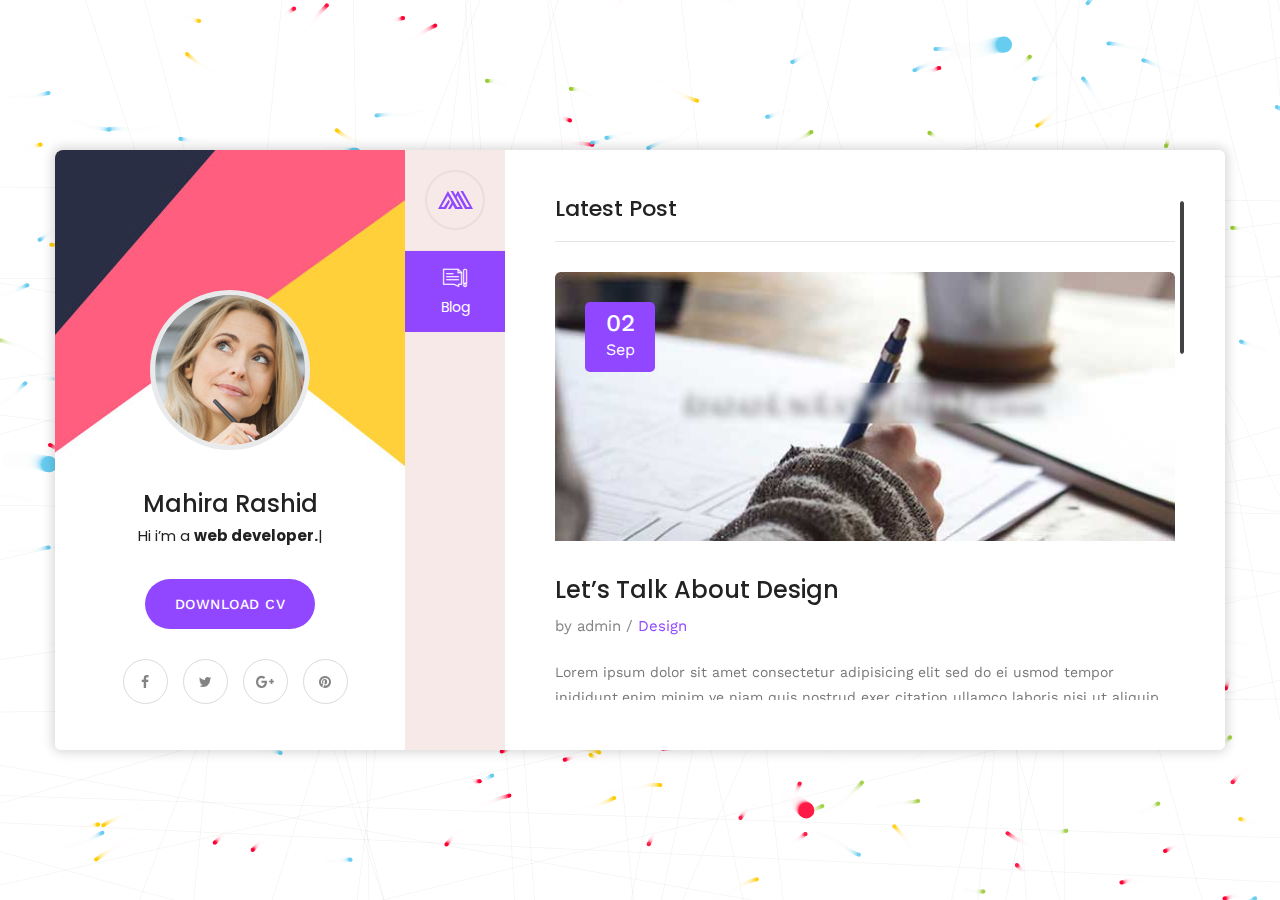
==== blog-single.html @ 4ca4e746 "Add files via upload" ====
﻿<!DOCTYPE html>
<html lang="en">
<head>
<meta charset="utf-8">
<title>Mahira | VCard | CV HTML Template</title>
<!-- Stylesheets -->
<link href="css/bootstrap.css" rel="stylesheet">
<link href="css/style.css" rel="stylesheet">
<link href="css/responsive.css" rel="stylesheet">

<!--Favicon-->
<link rel="shortcut icon" href="images/favicon.png" type="image/x-icon">
<link rel="icon" href="images/favicon.png" type="image/x-icon">
<!-- Responsive -->
<meta http-equiv="X-UA-Compatible" content="IE=edge">
<meta name="viewport" content="width=device-width, initial-scale=1.0, maximum-scale=1.0, user-scalable=0">
<!--[if lt IE 9]><script src="js/html5shiv.js"></script><![endif]-->
<!--[if lt IE 9]><script src="js/respond.js"></script><![endif]-->
</head>

<body>

<div class="page-wrapper default-version">
 	
    <!-- Preloader -->
    <div class="preloader"></div>

    <div class="page-background">
        <div class="image-1"><img src="images/icons/shape/icon-1.png" class="now-in-view" alt=""></div>
        <div class="image-7"><img src="images/icons/shape/icon-7.png" class="now-in-view" alt=""></div>
        <canvas id="canvas"></canvas>
    </div>

    <!-- Mobile menu -->
    <div class="mobile-menu">
        <div class="container">
            <!--Nav Outer-->
            <div class="nav-outer clearfix">
                <div class="logo"><a href="index.html"><img src="images/logo.png" alt=""></a></div>
                <!-- Main Menu -->
                <nav class="main-menu">
                    <div class="navbar-header">
                        <!-- Toggle Button -->      
                        <button type="button" class="navbar-toggle" data-toggle="collapse" data-target=".navbar-collapse">
                            <span class="icon-bar"></span>
                            <span class="icon-bar"></span>
                            <span class="icon-bar"></span>
                        </button>
                    </div>
                    
                    <div class="navbar-collapse collapse scroll-nav clearfix">
                        <ul class="navigation clearfix">
                            
                            <li class="current"><a href="#home">Home</a></li>
                            <li><a href="#about">About</a></li>
                            <li><a href="#resume">Resume</a></li>
                            <li><a href="#services">Services</a></li>
                            <li><a href="#work">Works</a></li>
                            <li><a href="#blog">Blog</a></li>
                            <li><a href="#contact">Contact</a></li>

                         </ul>
                    </div>
                </nav>
                <!-- Main Menu End-->                        
            </div>
            <!--Nav Outer End-->            
        </div>
    </div>
 	
    <div class="card-outer">
        <div class="scroll-box">
            <div class="container" data-animation-in="fadeInLeft" data-animation-out="fadeOutLeft">
                <div class="card-wrapper">
                    <div class="author-info" style="background-image:url(images/background/3.jpg)">
                        <div class="image"><img src="images/resource/user.png" alt=""></div>
                        <div class="author">
                            <h3>Mahira Rashid</h3>
                            <div class="designation">
                                Hi i’m
                                <div class="typing-title">
                                    <p>a <strong>web developer.</strong></p>
                                    <p>a <strong>web Designer.</strong></p>
                                    <p>a <strong>photographer.</strong></p>
                                </div>
                                <span class="typed-title"></span>
                            </div>
                        </div>
                        <div class="link-btn">
                            <a href="#" class="theme-btn btn-style-one">Download CV</a>
                        </div>
                        <ul class="social-icon-two">
                            <li><a href="#"><span class="fa fa-facebook"></span></a></li>
                            <li><a href="#"><span class="fa fa-twitter"></span></a></li>
                            <li><a href="#"><span class="fa fa-google-plus"></span></a></li>
                            <li><a href="#"><span class="fa fa-pinterest"></span></a></li>
                        </ul>
                    </div>
                    <div class="card-inner-box offsetleft">
                        <header class="header">
                            <ul class="main-menu">
                                <li class="home"><a class="logo" href="index.html"><img src="images/logo.png" alt=""></a></li>
                                <li class="active"><a href="#blog"><i class="flaticon-blog"></i>Blog</a></li>
                            </ul>
                        </header>

                        <!-- card item -->
                        <div class="card-blog single-post card-item active" id="blog" style="background-image:url(images/background/2.jpg)">
                            <div class="card-inner">
                                <h4 class="title">Latest Post</h4>
                                <div class="news-block">
                                    <div class="inner-box">
                                        <div class="image">
                                            <img src="images/resource/blog-1.jpg" alt="">
                                        </div>
                                        <div class="date"><strong>02</strong> <br>Sep</div>
                                        <div class="lower-content">
                                            <h4>Let’s Talk About Design</h4>
                                            <div class="post-meta">by admin  /  <span>Design</span></div>
                                            <div class="text">
                                                <p>Lorem ipsum dolor sit amet consectetur adipisicing elit sed do ei usmod tempor inididunt.enim minim ve niam quis nostrud exer citation ullamco laboris nisi ut aliquip ex commodo conse inquat duis aute irure dolor.cepteur sint occaecat cupidatat non proident sunt culpa qui officia deserunt.</p>
                                                <p>Enim ipsam voluptatem quia voluptas sit aspernatur aut odit aut fugit sed quia consequuntur. magni dolores eos ratione voluptatem sequinesc. neque porro quisquam est qui dolorem ipsum quia dolor sit amet consectetur.</p>
                                            </div>
                                        </div>
                                    </div>
                                </div>
                                <!-- share box -->
                                <ul class="share-box">
                                    <li><strong>Tags:</strong></li>
                                    <li><a href="#">Idea,</a></li>
                                    <li><a href="#">Service,</a></li>
                                    <li><a href="#">Growth</a></li>
                                </ul>
                                <!-- Comments Area -->
                                <div class="comments-area">
                                    <div class="group-title"><h2>02 Comments</h2></div>
                                    
                                    <!--Comment Box-->
                                    <div class="comment-box">
                                        <div class="comment">
                                            <div class="author-thumb"><img src="images/resource/author-2.jpg" alt=""></div>
                                            <div class="comment-inner">
                                                <div class="comment-info clearfix"><strong>Neil Roberts</strong><div class="comment-time">26 Nov,2018 At 8:30am</div></div>
                                                <div class="text">Bring to the table win-win survival strategies to ensure proactive domination. At the end of the day, going forward</div>
                                                <a class="comment-reply" href="#"><span class="icon fa fa-mail-reply"></span> Reply</a>
                                            </div>
                                        </div>
                                    </div>
                                    
                                    <!--Comment Box-->
                                    <div class="comment-box">
                                        <div class="comment">
                                            <div class="author-thumb"><img src="images/resource/author-3.jpg" alt=""></div>
                                            <div class="comment-inner">
                                                <div class="comment-info clearfix"><strong>Edward Chapman</strong><div class="comment-time">26 Nov,2018 At 8:30am</div></div>
                                                <div class="text">Bring to the table win-win survival strategies to ensure proactive domination. At the end of the day, going forward</div>
                                                <a class="comment-reply" href="#"><span class="icon fa fa-mail-reply"></span> Reply</a>
                                            </div>
                                        </div>
                                    </div>
                                    
                                </div>
                                <!-- Contact Form -->
                                <div class="contact-form">
                                    <!--Comment Form-->
                                    <form method="post" action="sendemail.php" id="contact-form">
                                        <div class="row clearfix">
                                            
                                            <div class="col-md-6 form-group">
                                                <input type="text" name="username" placeholder="Name" required>
                                            </div>
                                            
                                            <div class="col-md-6 form-group">
                                                <input type="email" name="email" placeholder="Email" required>
                                            </div>

                                            <div class="col-lg-12 col-md-12 form-group">
                                                <textarea name="message" placeholder="Message"></textarea>
                                            </div>
                                            
                                            <div class="col-lg-12 col-md-12 form-group">
                                                <button class="theme-btn btn-style-two" type="submit" name="submit-form">Submit Now </button>
                                            </div>
                                            
                                        </div>
                                    </form>
                                        
                                </div>
                                <!--End Contact Form -->
                            </div>
                        </div>
                        <!-- end item -->

                    </div>
                </div>
                    
            </div>
        </div>
            
    </div>

</div>
<!--End pagewrapper-->


<script src="js/jquery.js"></script> 

<script src="js/bootstrap.min.js"></script>
<script src="js/jquery.mCustomScrollbar.concat.min.js"></script>
<script src="js/owl.js"></script>
<script src="js/wow.js"></script>
<script src="js/appear.js"></script>
<script src="js/jquery.fancybox.js"></script>
<script src="js/element-in-view.js"></script>
<script src="js/knob.js"></script>
<script src="js/validate.js"></script>
<script src="js/mousemoveparallax.js"></script>
<script src="js/pagenav.js"></script>
<script src="js/jquery-type.js"></script>
<script src="js/particle-alone.js"></script>
<script src="js/jquery.nicescroll.min.js"></script>
<script src="js/script.js"></script>

<!--Google Map APi Key-->
<script src="http://ditu.google.cn/maps/api/js?key=AIzaSyATY4Rxc8jNvDpsK8ZetC7JyN4PFVYGCGM"></script>
<script src="js/gmaps.js"></script>
<script src="js/map-script.js"></script>
<!--End Google Map APi-->

</body>
</html>
---- css/style.css ----
/* Mahira HTML Template*/

/************ TABLE OF CONTENTS ***************
1. Fonts
2. Reset
3. Global
4. Header
5. About
6. Resume
7. Services
8. Works
9. Blog
10. Contact
**********************************************/

/*** 

====================================================================
	Fonts
====================================================================

 ***/

@import url('https://fonts.googleapis.com/css?family=Poppins:400,500,600,700,800|Work+Sans:400,500,700');

/*font-family: 'Poppins', sans-serif;
font-family: 'Work Sans', sans-serif;*/

@import url('font-awesome.css');
@import url('flaticon.css');
@import url('animate.css');
@import url('owl.css');
@import url('jquery-ui.css');
@import url('jquery.fancybox.min.css');
@import url('jquery.mCustomScrollbar.min.css');
@import url('custom-animate.css');
@import url('multi-scroll.css');

/*** 

====================================================================
	Reset
====================================================================

 ***/

* {
	margin:0px;
	padding:0px;
	border:none;
	outline:none;
}

/*** 

====================================================================
	Global Settings
====================================================================

 ***/

body {
	font-size:15px;
	color:#777777;
	line-height:1.7em;
	font-weight:400;
	background:#ffffff;
	-webkit-font-smoothing: antialiased;
	-moz-font-smoothing: antialiased;
	font-family: 'Work Sans', sans-serif;
}

a{
	text-decoration:none;
	cursor:pointer;
	color:#fc6183;
}

a:hover,a:focus,a:visited{
	text-decoration:none;
	outline:none;
}

h1,h2,h3,h4,h5,h6 {
	position:relative;
	font-weight:normal;
	background:none;
	margin:0px;
	line-height:1.6em;
	font-family: 'Poppins', sans-serif;
}

textarea{
	overflow:hidden;
}

p{
	font-size: 14px;
	position:relative;
	line-height:1.8em;	
	margin-bottom: 0;
	color: #777777;
}

::-webkit-input-placeholder{color: inherit;}
::-moz-input-placeholder{color: inherit;}
::-ms-input-placeholder{color: inherit;}

.auto-container{
	position:static;
	max-width:1200px;
	padding:0px 15px;
	margin:0 auto;
}

.medium-container{
	max-width:850px;
}

.page-wrapper{
	position:relative;
	margin:0 auto;
	width:100%;
	min-width:300px;
	background-position: center;
	background-repeat: repeat;
}

.page-wrapper.bg-lines{
	background-image: url(../images/icons/line.png);
}


ul,li{
	list-style:none;
	padding:0px;
	margin:0px;	
}

.centered{
	text-align:center;	
}

.theme-btn{
	display:inline-block;
	letter-spacing: .5px;
	transition:all 0.3s ease;
	-moz-transition:all 0.3s ease;
	-webkit-transition:all 0.3s ease;
	-ms-transition:all 0.3s ease;
	-o-transition:all 0.3s ease;
}

/*Btn Style One*/
.btn-style-one{
	position:relative;
	font-size:14px;
	line-height:22px;
	text-align: center;
	padding:14px 30px;
	color:#ffffff;
	font-weight:500;
	text-transform: uppercase;
	letter-spacing:.5px;
	-webkit-border-radius: 40px;
	-moz-border-radius: 40px;
	-ms-border-radius: 40px;
	-o-border-radius: 40px;
	border-radius: 40px;
	background: #9147ff;
}

.btn-style-one:hover{
	color: #fff;
	background: #222;
}

/*Btn Style two*/
.btn-style-two{
	position:relative;
	font-size:14px;
	line-height:22px;
	text-align: center;
	padding: 13px 30px;
	color:#222;
	font-weight:500;
	text-transform: uppercase;
	letter-spacing:.5px;
	-webkit-border-radius: 40px;
	-moz-border-radius: 40px;
	-ms-border-radius: 40px;
	-o-border-radius: 40px;
	border-radius: 40px;
	background: transparent;
	border: 1px solid #d9d9d9;
}

.btn-style-two:hover{
	color: #ffffff;
	background: #9147ff;
	border-color: #9147ff;
}


/*Social Icon One*/

.social-icon-one{
	position:relative;
}

.social-icon-one li{
	position:relative;
	margin-left:10px;
	display:inline-block;
}

.social-icon-one li a{
	font-size:14px;
	color:#111111;
}

.social-icon-one li a:hover{
	color:#1d1d1d;
}

/*Social Icon two*/

.social-icon-two{
	position:relative;
}

.social-icon-two li{
	position:relative;
	margin-left:10px;
	display:inline-block;
}

.social-icon-two li a{
	font-size:14px;
	color: #848484;
	height:  45px;
	width:  45px;
	text-align:  center;
	line-height:  45px;
	border: 1px solid #dbdbdb;
	display:  inline-block;
	border-radius: 50%;
	transition: .5s ease;
}

.social-icon-two li a:hover{
	color:#fff;
	background-color: #9147ff;
}

.theme_color{
	color:#fc6183;	
}

.preloader{
	position:fixed;
	left:0px;
	top:0px;
	width:100%;
	height:100%;
	z-index:999999;
	background-color:#ffffff;
	background-position:center center;
	background-repeat:no-repeat;
	background-image:url(../images/icons/preloader.svg);
}

img{
	display:inline-block;
	max-width:100%;
	height:auto;	
}

/* page background */
.page-background {
	position: fixed;
    overflow: hidden;
    top: 0;
    left: 0;
    width: 100%;
    height: 100%;
	background-image: -moz-linear-gradient( 110deg, rgb(145,71,255) 0%, rgb(121,39,245) 100%);
    background-image: -webkit-linear-gradient( 110deg, rgb(145,71,255) 0%, rgb(121,39,245) 100%);
    background-image: -ms-linear-gradient( 110deg, rgb(145,71,255) 0%, rgb(121,39,245) 100%);
}

.page-background .image-1 {
	position: absolute;
	left: 0;
	top: 0;
}

.page-background .image-7 {
	position: absolute;
	right: 0;
	bottom: 0px;
}

/* parallax container */

.parallax-container {
    position: absolute;
    left: 0;
    top: 0;
    width: 100%;
    height: 100%;
}

.parallax-container .image-2 {
	position: absolute;
	left: 120px;
	top: 50%;
}

.parallax-container .image-3 {
	position: absolute;
	left: 50%;
	top: 90px;
}

.parallax-container .image-4 {
	position: absolute;
	right: 30%;
	top: 5px;
}

.parallax-container .image-5 {
	position: absolute;
	right: 150px;
	bottom: 50%;
}

.parallax-container .image-6 {
	position: absolute;
	left: 30%;
	bottom: 50px;
}


.card-outer {
    position: fixed;
    display: flex;
    flex-direction: row;
    flex-wrap: wrap;
    justify-content:  center;
    align-items:  center;
    height:  100%;
    width:  100%;
    top:  0;
    left:  0;
}

.card-outer .container {
	position: relative;
}


/*** 

====================================================================
	Header
====================================================================

 ***/

.header {
	position: absolute;
	left: 0;
	top: 0;
	bottom: 0;
	background-color: #f8e9e9;
	border-radius: 5px;
	transition: .5s ease;
	z-index: 99;
	overflow: hidden;
}

.card-outer .card-inner-box.offsetleft .header {
	border-radius: 0px;
}

.header ul {
	text-align: center;
}

.header ul li {
	position: relative;
	min-width: 100px;
	border-bottom: 1px solid #f0e2e2;
}

.header ul li:last-child {
	border-bottom: 0px;
}

.header ul li a.logo {
    border: 2px solid #ebdddd;
    border-radius: 50%;
    height: 60px;
    width: 60px;
    padding: 0 0;
    line-height: 54px;
    margin: 20px auto;
}

.header ul li.active a.logo {
	background-color: transparent;
}

.header ul li a {
	position: relative;
	color: #212121;
	padding: 15px 21px 12px;

	display:  block;
	font-size:  14px;
	font-family:  'Poppins', sans-serif;
	background: #f8e9e9;
	z-index: 99;
}

.header ul li:before {
	position: absolute;
	content: '';
	background-color: #9147ff;
	height: 50px;
	width: 50px;
	right: 10px;
	top: 15px;
	transform: rotate(45deg);
	transition:  .5s ease;
}

.header ul li.active:before {
	right: 0;
	z-index: 99;
}

.header ul li.home:before {
	display: none;
}

.header ul li a i {
	display:  block;
	color: #838383;
	font-size: 24px;
	margin-bottom: 3px;
}

.header ul li.active a {
    background: #9147ff;
    color: #fff;
}

.header ul li.active a i {
    color: #fff;
}

/* Mobile menu */

.mobile-menu {
    background: #fff;
    position: fixed;
    top: 0;
    left: 0;
    width: 100%;
    z-index: 9999;
    display: none;
    box-shadow: 0 0 40px rgba(0, 0, 0, 0.1);
}

.mobile-menu .nav-outer {
	position: relative;
}

.mobile-menu .logo {
    position: absolute;
    left: 0;
    top: 0;
    z-index: 99;
    border-right: 1px solid #ececec;
    padding: 13px 0;
    padding-right: 24px;
}

/*** 

====================================================================
	Card item
====================================================================

 ***/

.card-outer .card-wrapper {
	background-color: #fff;
	border-radius: 7px;
	overflow: hidden;
}

.card-outer .card-inner-box {
	position: relative;
	min-height: 600px;
	background-image: -moz-linear-gradient( 110deg, rgb(145,71,255) 0%, rgb(121,39,245) 100%);
	background-image: -webkit-linear-gradient( 110deg, rgb(145,71,255) 0%, rgb(121,39,245) 100%);
	background-image: -ms-linear-gradient( 110deg, rgb(145,71,255) 0%, rgb(121,39,245) 100%);
	transition: 1s ease;
}

.card-outer .card-inner-box.offsetleft {
	transition: .5s ease;
	transform: translate(350px);
}

.card-item {
    position: absolute;
    border-radius: 6px;
    border-top-left-radius: 0px;
    border-bottom-left-radius: 0px;
    top: 0;
    left: 100px;
    right: 0;
    bottom: 0;
    opacity: 0;
    visibility: hidden;
    z-index: 8;
    max-width: 720px;
}

.card-inner-box.active .card-item {
	border-top-left-radius: 0px;
	border-bottom-left-radius: 0px;
    background-repeat: no-repeat;
    background-position: right center;
}

.card-item .card-inner {
	height: 100%;
	transition: .5s ease;
}

.card-inner-box .card-home {
	text-align: center;
	left: 120px;
	background-position: center;
	background-repeat: no-repeat;
	background-size: cover;
	border-radius: 6px;
	max-width: 1050px;
	padding-top: 80px;
}

.card-item.active {
	opacity: 1;
	visibility: visible;
	z-index: 10;
	transition: visibility 1s linear, opacity 0.5s linear;
}

.card-item.hide-item {
	opacity: 0;
	visibility: hidden;
	z-index: 9;
}

.card-home .image {
	width: 160px;
	height: 160px;
	margin: 0 auto;
	margin-bottom: 25px;
	background: #fff;
	border-radius: 50%;
}

.card-home .image img {
	border: 5px solid rgba(31, 53, 67, 0.10);
	border-radius: 50%;
}

.card-home .author h3 {
	font-weight: 500;
	color: #222;
}

.card-home .author .designation {
	font-family: 'Poppins', sans-serif;
	font-size: 15px;
	margin-bottom: 25px;
	color: #222;
}

.card-home .text {
	font-size: 18px;
	max-width: 600px;
	margin: 0 auto;
	margin-bottom: 25px;
	color: #222;
}

.card-home .link-btn {
	margin-bottom: 20px;
}

.card-home .theme-btn {
	margin: 7px 10px;
	min-width: 180px;
}

/* author info */
.author-info {
	position: absolute;
	left: 0px;
	top: 0;
	bottom: 0;
	text-align: center;
	padding: 50px 15px;
	padding-top: 140px;
	min-width: 350px;
	border-bottom-left-radius: 6px;
	border-top-left-radius: 8px;
	background-repeat: no-repeat;
	background-position: center;
}

.author-info .image {
	width: 160px;
	height: 160px;
	border-radius: 50%;
	margin: 0 auto;
	margin-bottom: 35px;
	background: #fff;
}

.author-info .image img {
	border: 5px solid rgba(31, 53, 67, 0.10);
	border-radius: 50%;
}

.author-info .author h3 {
	font-weight: 500;
	color: #222;
}

.author-info .author .designation {
	font-family: 'Poppins', sans-serif;
	font-size: 15px;
	margin-bottom: 30px;
	color: #222;
}

.author-info .text {
	font-size: 18px;
	max-width: 600px;
	margin: 0 auto;
	margin-bottom: 30px;
	color: #222;
}

.author-info .link-btn {
	margin-bottom: 30px;
}

.author-info .theme-btn {
	margin: 0 10px;
}

/*** 

====================================================================
	About Us	
====================================================================

***/

.card-about {
	padding: 50px 50px;
}

.card-about .title {
	font-size: 22px;
	font-weight: 500;
	color: #222;
	margin-bottom: 20px;
}

.card-about .text {
	position: relative;
	margin-bottom: 20px;
}

.card-about .info-list {
	margin-bottom: 28px;
	padding-bottom: 20px;
	border-bottom: 1px solid #e5e5e5;
}

.card-about .list-style-one {
	position: relative;
}

.card-about .list-style-one li {
	position: relative;
	color: #848484;
	margin-bottom: 10px;
}

.card-about .list-style-one li strong {
	color: #222;
}

.skill-section .row{
	margin: 0 -60px;
}

.skill-section .skill-block{
	padding: 0 60px;
}

.skill-block{
	position: relative;
	margin-bottom: 30px;
	text-align:  left;
}

.skill-block .inner-box{
	position: relative;
	display:  inline-block;
}

.skill-block .graph-outer{
	position: relative;
	left: 0;
	top: 0;
	text-align: center;
	display: inline-block;
}

.skill-block .graph-outer .count-box{
    position: absolute;
    left: 0;
    top: 50%;
    width: 100%;
    font-size: 20px;
    color: #222222;
    font-weight: 300;
    line-height: 40px;
    margin-top: -20px;
}

.skill-block h3{
	position: relative;
	font-size: 15px;
	line-height: 1.2em;
	color: #222222;
	font-weight: 400;
	text-align:  center;
	font-family:  'Work Sans', sans-serif;
	margin-top: 5px;
}

.skill-block .sub-title{
	display: block;
	font-size: 12px;
	line-height: 18px;
	color: #00aeef;
	font-weight: 400;
	margin-top: 3px;
}

.skill-block .text{
	position: relative;	
	font-size: 18px;
	line-height: 28px;
	color: #555555;
	font-weight: 300;
	margin-top: 15px;
}


/*** 

====================================================================
	Resume Section
====================================================================

***/

.card-resume{
	padding: 50px 50px;
}

.card-resume .title {
    font-size: 22px;
    font-weight: 500;
    color: #222;
    margin-bottom: 15px;
    padding-bottom: 10px;
    border-bottom: 1px solid #e5e5e5;
    margin-top: -9px;
}

.card-resume .timeline-column{
	position:relative;
	margin-bottom: 40px;
}

.card-resume .timeline-column .inner{
	position:relative;
	padding-left: 13px;
	padding-bottom:2px;
}

.card-resume .timeline-column .inner:before{
	content:'';
	position:absolute;
	left: 12px;
	top: 60px;
	border-left:1px solid #d0d0d0;
	bottom: 0;
}

.card-resume .timeline-column .col-header{
	position:relative;
	padding-left: 22px;
	margin-bottom: 5px;
}

.card-resume .timeline-column .col-header h2{
	position:relative;
	font-size: 18px;
	color: #222;
	font-weight: 500;
	text-transform:capitalize;
	line-height:42px;
}

.dark-layout .card-resume .timeline-column .col-header h2{
	color:#ffffff;
}

.card-resume .timeline-column .col-header .icon-box{
	position:absolute;
	left: -26px;
	top: -4px;
}

.card-resume .timeline-column .col-header .icon-box .icon-inner{
	position:relative;
	width:52px;
	height:52px;	
}

.dark-layout .card-resume .timeline-column .col-header .icon-box .icon{
	color:#1e1e1e;	
}


.card-resume .timeline-column .col-header .icon-box .icon{
	position:relative;
	display:block;
	width:52px;
	height:52px;
	text-align:center;
	color:#9147ff;
	font-size:24px;
	line-height:52px;
	z-index:1;
}

.card-resume .timeline-column .timeline-block{
	position:relative;
	margin-bottom: 28px;
}

.card-resume .timeline-column .timeline-block:last-child{
	margin-bottom:0px;	
}

.card-resume .timeline-column .timeline-block .inner-box{
	position:relative;
	padding-left:30px;
}

.card-resume .timeline-column .timeline-block .date{
	position:relative;
	display:inline-block;
	margin-bottom: 9px;
	line-height:24px;
	font-size:14px;
	color:#222;
	font-weight:400;
	font-family: 'Poppins', sans-serif;
}

.card-resume .timeline-column .timeline-block .date span {
	color: #9147ff;
}

.card-resume .timeline-column .timeline-block h4{
	position: relative;
	font-size:16px;
	color:#333333;
	font-weight: 500;
	margin-bottom: 5px;
}

.card-resume .timeline-column .timeline-block h4:before{
	content:'';
	position:absolute;
	left: -37px;
	top:4px;
	width: 13px;
	height: 13px;
	border: 2px solid #9147ff;
	border-radius:50%;
	background:  #fff;
}

.card-resume .timeline-column .timeline-block .text{
	font-size:14px;
}

/*** 

====================================================================
	Services Section
====================================================================

***/

.card-services{
	padding: 50px 50px;
}

.card-services .title {
    font-size: 22px;
    font-weight: 500;
    color: #222;
    margin-bottom: 15px;
    padding-bottom: 20px;
    border-bottom: 1px solid #e5e5e5;
    margin-top: -9px;
}

.services-block {
	position: relative;
}

.services-block .inner-box {
	position: relative;
	padding-left: 95px;
	margin-top: 40px;
	min-height: 100px;
}

.services-block .icon-box {
	position: absolute;
	left: 0;
	top: 0;
	color: #9147ff;
	height: 75px;
	width: 75px;
	text-align: center;
	line-height: 73px;
	border: 1px solid #e5e5e5;
	font-size: 34px;
	border-radius: 50%;
	transition: .5s ease;
}

.services-block .icon-box span {
	position: relative;
}

.services-block:hover .icon-box {
	border-color: #9147ff;
	color: #fff;
}

.services-block .icon-box:before {
	position: absolute;
	content: '';
	background-color: #9147ff;
	left: 0;
	top: 0;
	bottom: 0;
	right: 0;
	border-radius: 50%;
	transform: scale(0);
	transition: .5s ease;
}

.services-block:hover .icon-box:before {
	transform: scale(1);
}

.services-block h4 {
	position: relative;
	font-size: 18px;
	margin-bottom: 10px;
}

.services-block h4 a {
	color: #222;
}

.services-block .text {
	margin-bottom: 10px;
}


/*** 

====================================================================
	Projects Section
====================================================================

***/

.card-projects {
	padding: 50px 50px;
}

.card-projects .title {
    font-size: 22px;
    font-weight: 500;
    color: #222;
    margin-bottom: 30px;
    padding-bottom: 15px;
    border-bottom: 1px solid #e5e5e5;
    margin-top: -9px;
}

.projects-block {
    position: relative;
    margin-bottom: 30px;
}

.projects-block .inner-box {
    position: relative;
}

.projects-block .image img {
    width: 100%;
    transition: .5s ease;
}

.projects-block:hover .image img {
	transform: scale(1.15);
}

.projects-block .image::before {
    background: rgba(145, 71, 255, 0.90);
    bottom: 0px;
    content: "";
    left: 0px;
    opacity: 0;
    position: absolute;
    right: 0px;
    top: 0px;
    z-index: 9;
    transition: all 0.4s ease-in-out 0s;
}

.projects-block:hover .image::before {
    opacity: 1;
}

.projects-block .image {
    position: relative;
    border-radius:  5px;
    overflow:  hidden;
}

.projects-block .overlay a {
    background: rgba(255, 255, 255, 1) none repeat scroll 0 0;
    border-radius: 50%;
    color: #9147ff;
    font-size: 20px;
    height: 60px;
    line-height: 60px;
    opacity: 0;
    position: absolute;
    text-align: center;
    transform: translateX(-50%) translateY(-50%) scale(0.6);
    transition: all 0.4s ease 0s;
    width: 60px;
}

.projects-block .overlay a:hover {
    background: rgba(255, 255, 255, .8) none repeat scroll 0 0;
    color: #000;
}

.projects-block:hover .overlay a {
    opacity: 1;
    transform: translateX(-50%) translateY(-50%) scale(1);
}

.projects-block .overlay {
    left: 0;
    opacity: 0;
    position: absolute;
    right: 0;
    text-align: center;
    top: 50%;
    transform: translateY(-50%);
    transition: all 0.5s ease 0s;
    z-index: 10;
}

.projects-block:hover .overlay {
    opacity: 1;
}

.projects-block .caption-title {
    bottom: 20px;
    left: 20px;
    opacity: 0;
    position: absolute;
    transition: all 0.3s ease-in-out 0s;
    z-index: 12;
}

.projects-block:hover .caption-title {
    opacity: 1;
}

.projects-block .caption-title h3 {
    color: #fff;
    font-size: 20px;
    font-weight: 500;
    text-transform: capitalize;
    transform: translateY(15px);
    transition: all 0.4s ease-in-out 0s;
}

.projects-block .caption-title h3 a {
    color: #fff;
}

.projects-block:hover .caption-title h3,
.projects-block:hover .caption-title span {
    transform: translateX(0px);
}

.projects-block .caption-title span {
    color: #fff;
    display: inline-block;
    font-size: 15px;
    line-height: 16px;
    transform: translateY(15px);
    transition: all 0.4s ease-in-out 0s;
    text-transform: capitalize;
}

.projects-block .caption-title-two {
    padding-top: 15px;
    padding-left:  20px;
    padding-bottom:  20px;
    box-shadow: 0 0 20px 1px #0000001f;
}

.projects-block .caption-title-two h3 a {
    color: #222;
    font-size: 20px;
    font-weight: 500;
    text-transform: capitalize;
}

.projects-block .caption-title-two span {
    font-size: 15px;
    line-height: 16px;
    font-weight: 500;
    text-transform: capitalize;
}

/*** 

====================================================================
	Blog Section
====================================================================

***/

.card-blog {
	padding: 50px 50px;
}

.card-blog .title {
    font-size: 22px;
    font-weight: 500;
    color: #222;
    margin-bottom: 30px;
    padding-bottom: 15px;
    border-bottom: 1px solid #e5e5e5;
    margin-top: -9px;
}

.news-block {
	position: relative;
	margin-bottom: 26px;
}

.news-block .image {
	position: relative;
}

.news-block .image img {
	border-top-left-radius: 5px;
	border-top-right-radius: 5px;
	width: 100%;
}


.news-block .image:before {
    background: rgba(0, 0, 0, 0.75);
    content: "";
    opacity: 0;
    position: absolute;
    top: 0px;
    left: 0px;
    width: 100%;
    height: 0%;
    transition: all 0.4s ease-in-out 0s;
}

.single-post .news-block .image:before {
	display: none;
}

.news-block:hover .image::before {
    opacity: 1;
    height: 100%;
}


.news-block .overlay a {
    background: rgba(255, 255, 255, 1) none repeat scroll 0 0;
    border-radius: 50%;
    color: #9147ff;
    font-size: 20px;
    height: 60px;
    line-height: 60px;
    opacity: 0;
    position: absolute;
    text-align: center;
    transform: translateX(-50%) translateY(-50%) scale(0.6);
    transition: all 0.4s ease 0s;
    width: 60px;
}

.news-block .overlay a:hover {
    background: rgba(255, 255, 255, .8) none repeat scroll 0 0;
    color: #000;
}

.news-block:hover .overlay a {
    opacity: 1;
    transform: translateX(-50%) translateY(-50%) scale(1);
}

.news-block .overlay {
    left: 0;
    opacity: 0;
    position: absolute;
    right: 0;
    text-align: center;
    top: 50%;
    transform: translateY(-50%);
    transition: all 0.5s ease 0s;
    z-index: 10;
}

.news-block:hover .overlay {
    opacity: 1;
}

.news-block .date {
	position: absolute;
	left: 30px;
	top: 30px;
	height: 70px;
	width: 70px;
    line-height: 24px;
    padding: 9px 0;
	text-align: center;
	border-radius: 5px;
	background-color: #9147ff;
	font-size: 16px;
	color: #fff;
}

.news-block .date strong {
	font-size: 24px;
	font-weight: 500;
}

.news-block .lower-content {
	padding: 30px;
	border: 1px solid #e5e5e5;
	border-top: 0px;
	border-bottom-left-radius: 5px;
	border-bottom-right-radius: 5px;
}

.news-block .lower-content h4 {
	font-size: 18px;
	color: #222;
	margin-bottom: 5px;
	font-weight: 500;
}

.news-block .lower-content h4 a {
	color: #222;
}

.news-block .lower-content .post-meta {
	color: #848484;
}

.news-block .lower-content .post-meta span {
	color: #9147ff;
}

/* single post */

.single-post .news-block .lower-content {
	padding: 0px;
	padding-top: 30px;
	border: 0px;
}

.single-post .news-block .lower-content h4 {
	font-size: 24px;
}

.single-post .news-block .lower-content .post-meta {
	margin-bottom: 20px;
}

.single-post .news-block .lower-content p {
	margin-bottom: 30px;
}

.single-post .news-block .lower-content p:last-child {
	margin-bottom: 0px;
}

/* share box */
.share-box {
	position: relative;
}

.share-box li {
	display: inline-block;
	color: #222;
	font-size: 16px;
}

.share-box li a {
	color: #222;
}

.share-box li span {
	color: #9147ff;
}

/* Comments Area */

.single-post .comments-area{
	position:relative;
	margin-top: 30px;
	margin-bottom: 30px;
	padding-top: 30px;
	border-top:  1px solid #ebebeb;
}

.single-post .group-title{
	position:relative;
	margin-bottom:38px;
}

.single-post .group-title h2{
	position:relative;
	font-size:25px;
	color:#111111;
	font-weight:500;
	padding-bottom:0px;
}

.single-post .comments-area .comment-box{
	position:relative;
	padding:0px 0px 0px;
	margin-bottom:45px;
	-webkit-transition:all 300ms ease;
	-ms-transition:all 300ms ease;
	-o-transition:all 300ms ease;
	-moz-transition:all 300ms ease;
	transition:all 300ms ease;
}

.single-post .comments-area .comment-box.reply-comment{
	margin-left:100px;
}

.single-post .comments-area .comment-box:last-child .comment .comment-inner{
	margin-bottom:0px;
	padding-bottom:0px;
	border:0px;
}

.single-post .comments-area .comment-box:hover{
	border-color:#222222;	
}

.single-post .comments-area .comment{
	position:relative;
	font-size:14px;
	padding:0px 0px 40px 110px;
	border-bottom:1px solid #ebebeb;
}

.single-post .comments-area .comment .comment-inner{
	position:relative;
}

.single-post .comments-area .comment .comment-reply{
	position:relative;
	color:#111111;
	font-size:15px;
	font-weight:500;
	text-transform:capitalize;
	-webkit-transition:all 300ms ease;
	-ms-transition:all 300ms ease;
	-o-transition:all 300ms ease;
	-moz-transition:all 300ms ease;
	transition:all 300ms ease;
}

.single-post .comments-area .comment .comment-reply .icon{
	font-size:13px;
	margin-right:8px;
}

.single-post .comments-area .comment-box .author-thumb{
	position:absolute;
	left:0px;
	top:0px;
	width:86px;
	overflow:hidden;
	margin-bottom:20px;
}

.single-post .comments-area .comment-box .author-thumb img{
	display:block;
	border-radius:  50%;
}

.single-post .comments-area .comment-info{
	color:#3e5773;
	line-height:24px;
	font-size:13px;	
}

.single-post .comments-area .comment-box strong{
	font-size:20px;
	font-weight:500;
	color:#111111;
	line-height:16px;
	text-transform:capitalize;
}

.single-post .comments-area .comment-box .text{
	color:#777777;
	font-size:14px;
    margin-top:10px;
	margin-bottom:20px;
    line-height: 1.8em;
	font-weight:300;
	max-width:510px;
}

.single-post .comments-area .comment-info .comment-time{
	position:relative;
	font-size:13px;
	color:#777777;
	font-weight:300;
}

.single-post .comments-area .comment-box .theme-btn{
	padding:5px 30px;
	font-size:12px;
	border:1px  solid #fbca00;
	text-transform:uppercase;
	letter-spacing:1px;
}



/*** 

====================================================================
	Blog Section
====================================================================

***/

.card-contact {
	padding: 50px 50px;
}

.card-contact .title {
    font-size: 22px;
    font-weight: 500;
    color: #222;
    margin-bottom: 30px;
    padding-bottom: 15px;
    border-bottom: 1px solid #e5e5e5;
    margin-top: -9px;
}

.card-contact h4 {
	font-size: 18px;
	color: #222;
	margin-bottom: 24px;
}

/*List Style two*/

.list-style-two{
	position:relative;
}

.list-style-two li{
	position:relative;
	margin-bottom:35px;
	color: #222;
	font-size: 15px;
	font-weight:400;
	padding-left: 45px;
}

.list-style-two li .icon{
	position:absolute;
	left:0px;
	top: 7px;
	color: #9147ff;
	font-size:30px;
	line-height:1em;
}

.list-style-two li:last-child .icon{
	top:10px;
}

/*** 

====================================================================
	Map Style
====================================================================

***/

.home-google-map .google-map {
	width: 100%;
	height: 270px;
}

.home-google-map .gmnoprint {
	display: none;
}

/* google map two */

.map-section {
	position: relative;
	margin-bottom: 50px;
}

.map-data {
	text-align: center;
	font-size: 14px;
	font-weight: 400;
	line-height: 1.8em;
}

.map-data h6 {
	font-size: 16px;
	font-weight: 700;
	text-align: center;
	margin-bottom: 5px;
	color: #121212;
}

.map-canvas {
	height: 270px;
}

.gmnoprint {
	display: none;
}


/*** 

====================================================================
	Contact Section
====================================================================

***/

.contact-section {
	position: relative;
}

.contact-section .sec-title:before {
	display: none;
}

.contact-section .sec-title-two h2 {
	color: #222;
	font-size: 30px;
	font-weight: 700;
	margin-bottom: 15px;
}

.contact-section .sec-title-two .text {
	margin-bottom: 50px;
}

/* Contact Fom */

.contact-section .form-column {
	position: relative;
}

.contact-section .form-column .inner-column {
	position: relative;
	padding-left: 15px;
}

.contact-section .form-column h2 {
	position: relative;
	color: #222222;
	font-size: 22px;
	font-weight: 700;
	margin-bottom: 18px;
}

.contact-form {
	position: relative;
}

.contact-form .form-group {
	margin-bottom: 30px;
}

.contact-form .form-group:last-child {
	margin-bottom: 0px;
}

.contact-form .form-group input[type="text"],
.contact-form .form-group input[type="password"],
.contact-form .form-group input[type="tel"],
.contact-form .form-group input[type="email"],
.contact-form .form-group select {
	position: relative;
	display: block;
	width: 100%;
	line-height: 28px;
	padding: 10px 30px;
	color: #888888;
	border: 1px solid #e5e5e5;
	border-radius: 25px;
	height: 50px;
	font-size: 13px;
	background: #ffffff;
	-webkit-transition: all 300ms ease;
	-ms-transition: all 300ms ease;
	-o-transition: all 300ms ease;
	-moz-transition: all 300ms ease;
	transition: all 300ms ease;
}

.contact-form .form-group input[type="text"]:focus,
.contact-form .form-group input[type="password"]:focus,
.contact-form .form-group input[type="tel"]:focus,
.contact-form .form-group input[type="email"]:focus,
.contact-form .form-group select:focus,
.contact-form .form-group textarea:focus {
	border-color: #222222;
}

.contact-form .form-group textarea {
	position: relative;
	display: block;
	width: 100%;
	line-height: 24px;
	padding: 15px 30px;
	color: #888888;
	border: 1px solid #e5e5e5;
	height: 120px;
	background: #ffffff;
	resize: none;
	font-size: 13px;
	-webkit-transition: all 300ms ease;
	-ms-transition: all 300ms ease;
	-o-transition: all 300ms ease;
	-moz-transition: all 300ms ease;
	transition: all 300ms ease;
}

.contact-form button .fa {
	margin-left: 5px;
}

.contact-form input.error,
.contact-form select.error,
.contact-form textarea.error {
	border-color: #ff0000 !important;
}

.contact-form label.error {
	display: block;
	line-height: 24px;
	padding: 5px 0px 0px;
	margin: 0px;
	text-transform: uppercase;
	font-size: 12px;
	color: #ff0000;
	font-weight: 500;
}

/*Contact form style two */

.contact-form.style-two .row {
	margin: 0 -10px;
}

.contact-form.style-two .form-group {
	padding: 0 10px 0;
	margin-bottom: 20px;
}

.contact-form.style-two .form-group input[type="text"],
.contact-form.style-two .form-group input[type="password"],
.contact-form.style-two .form-group input[type="tel"],
.contact-form.style-two .form-group input[type="email"],
.contact-form.style-two .form-group select {
	border: 1px solid #fff;
	height: 58px;
}

.contact-form.style-two .form-group textarea {
	height: 250px;
	border: 1px solid #fff;
}

/*Contact form style three */

.contact-form.style-three .row {
	margin: 0 -10px;
}

.contact-form.style-three .form-group {
	padding: 0 10px 0;
	margin-bottom: 20px;
}

.contact-form.style-three .form-group input[type="text"],
.contact-form.style-three .form-group input[type="password"],
.contact-form.style-three .form-group input[type="tel"],
.contact-form.style-three .form-group input[type="email"],
.contact-form.style-three .form-group select {
	border: 1px solid rgba(255, 255, 255, 0.04);
	height: 58px;
	background: rgba(255, 255, 255, 0.15);
}

.contact-form.style-three .form-group textarea {
	height: 250px;
	border: 1px solid rgba(255, 255, 255, 0.04);
	background: rgba(255, 255, 255, 0.15);
}

.contact-form.style-three ::-webkit-input-placeholder {
	/* Chrome/Opera/Safari */
	color: #fff;
}

.contact-form.style-three ::-moz-placeholder {
	/* Firefox 19+ */
	color: #fff;
}

.contact-form.style-three :-ms-input-placeholder {
	/* IE 10+ */
	color: #fff;
}

.contact-form.style-three :-moz-placeholder {
	/* Firefox 18- */
	color: #fff;
}

.contact-form.style-three .form-group .theme-btn {
	background: #fff;
	border-color: #fff;
	color: #222;
}


/*** 

====================================================================
	Dark version
====================================================================

***/

.dark-version .card-about .title {
	color: #fff;
}


.dark-version .card-about .text {
    color: rgba(255, 255, 255, 0.60);
}

.dark-version .card-about .list-style-one li strong {
    color: #fff;
}

.dark-version .card-about .list-style-one li {
    color: rgba(255, 255, 255, 0.60);
}

.dark-version .skill-block .graph-outer .count-box {
    color: #fff;
}

.dark-version .skill-block h3 {
    color: rgba(255, 255, 255, 0.60);
}

.dark-version .card-resume .title {
    color: #fff;
}

.dark-version .card-resume .timeline-column .col-header h2 {
    color:  #fff;
}

.dark-version .card-resume .timeline-column .timeline-block h4 {
    color: #fff;
}

.dark-version .card-resume .timeline-column .timeline-block .text {
    color: rgba(255, 255, 255, 0.60);
}

.dark-version .card-resume .timeline-column .timeline-block .date {
    color:  #fff;
}

.dark-version .card-services .title {
    color: #fff;
}

.dark-version .services-block h4 a {
    color: #fff;
}

.dark-version .services-block .text {
    color: rgba(255, 255, 255, 0.6);
}

.dark-version .card-projects .title {
    color:  #fff;
}

.dark-version .card-blog .title {
    color:  #fff;
}

.dark-version .news-block .lower-content {
    background: #fff;
}

.dark-version .card-contact .title {
    color: #fff;
}

.dark-version .card-contact h4 {
    color: #fff;
}

.dark-version .list-style-two li {
    color: rgba(255, 255, 255, .8);
}

#bubble-canvas{
    width: 100%;
    height: 100%;
    position: absolute;
    left: 0;
    top: 0;
    z-index: -1;
}


/*======== Default Version =========*/

.default-version .page-background {
    background: #fff;
}

.default-version .card-outer .card-wrapper {
    box-shadow: 0 0 11px 3px rgba(0, 0, 0, 0.15);
}

.default-version .card-outer .card-inner-box {
    background: #fff;
}

.nicescroll-rails.nicescroll-rails-hr {
	display: none !important;
}

.nicescroll-rails.nicescroll-rails-vr {
    opacity: 1 !important;
    transform: translateX(10px);
}
---- css/responsive.css ----
@media only screen and (max-width: 1900px){

	.page-wrapper{
		overflow:hidden;
	}
}


@media only screen and (min-width: 1200px){
	.container {
		padding: 0px;
	}
}

@media only screen and (max-width: 1200px){

}

@media only screen and (max-width: 1199px) and (min-width: 768px){
	.author-info {
		left: 15px;
	}
}

@media only screen and (max-width: 1199px){
	.main-menu .navbar-collapse {
	   max-height:300px;
	   float:none;
	   width:100%;
	   padding:10px 0px 0px;
	   border:none;
	   margin:0px 0px 15px;
	   -ms-border-radius:3px;
	   -moz-border-radius:3px;
	   -webkit-border-radius:3px;
	   -o-border-radius:3px;
	   border-radius:3px;
	   box-shadow:none;
	}

	.main-menu .collapse.in,
	.main-menu .collapsing{
		padding:10px 0px 0px;
		border:none;
		margin:0px 0px 15px;
		-ms-border-radius:3px;
		-moz-border-radius:3px;
		-webkit-border-radius:3px;
		-o-border-radius:3px;
		border-radius:3px;
		box-shadow:none;	
		background: #333;
	}

	.main-menu .navbar-header{
		position:relative;
		float:none;
		display:block;
		width:100%;
		right:0px;
		padding: 10px 0;
		text-align: right;
	}
	
	.main-menu .navbar-header .navbar-toggle{
		display:inline-block;
		z-index:20;
		border:1px solid #9147ff;
		float:none;
		margin:0px 0px 0px 0px;
		border-radius:0px;
		background:#9147ff;
	}
	
	.main-menu .navbar-header .navbar-toggle .icon-bar{
		background:#ffffff;	
	}
	
	.main-menu .navbar-collapse > .navigation{
		margin:0px !important;
		width:100% !important;
		border-top:none;
		padding: 15px 0;
		background: #333;
	}
	
	.main-menu .navbar-collapse > .navigation > li{
		margin:0px !important;
		float:none !important;
		padding:0px !important;
		width:100%;
	}
	
	.main-menu .navigation > li > a,
	.main-menu .navigation > li > ul:before{
		border:none;	
	}
	
	.main-menu .navbar-collapse > .navigation > li > a{
		padding:10px 10px !important;
		border:none !important;
		font-size: 16px !important;
		font-weight: 500;
	}
	
	.main-menu .navigation li.dropdown > a:after,
	.main-menu .navigation > li.dropdown > a:before,
	.main-menu .navigation > li > ul > li > a::before,
	.main-menu .navigation > li > ul > li > ul > li > a::before{
		color:#ffffff !important;
		right:15px;
		font-size:16px;
		display:none !important;
	}
	
	.main-menu .navbar-collapse > .navigation > li > ul,
	.main-menu .navbar-collapse > .navigation > li > ul > li > ul{
		position:relative;
		border:none;
		float:none;
		visibility:visible;
		opacity:1;
		display:none;
		margin:0px;
		left:auto !important;
		right:auto !important;
		top:auto !important;
		padding:0px;
		outline:none;
		width:100%;
		background:#333333;
		-webkit-border-radius:0px;
		-ms-border-radius:0px;
		-o-border-radius:0px;
		-moz-border-radius:0px;
		border-radius:0px;
		transition:none !important;
		-webkit-transition:none !important;
		-ms-transition:none !important;
		-o-transition:none !important;
		-moz-transition:none !important;
	}
		
	.main-menu .navbar-collapse > .navigation > li > ul,
	.main-menu .navbar-collapse > .navigation > li > ul > li > ul{
		border-top:1px solid rgba(255,255,255,1) !important;	
	}
	
	.main-menu .navbar-collapse > .navigation > li,
	.main-menu .navbar-collapse > .navigation > li > ul > li,
	.main-menu .navbar-collapse > .navigation > li > ul > li > ul > li{
		border-bottom:none;
		opacity:1 !important;
		top:0px !important;
		left:0px !important;
		visibility:visible !important;
	}
	
	.main-menu .navbar-collapse > .navigation > li > ul > li:first-child,
	.main-menu .navbar-collapse > .navigation > li > ul > li > ul > li:first-child{
		border-top:none !important;	
	}
	
	.main-menu .navbar-collapse > .navigation > li:first-child{
		border:none;	
	}
	
	.main-menu .navbar-collapse > .navigation > li > a,
	.main-menu .navbar-collapse > .navigation > li > ul > li > a,
	.main-menu .navbar-collapse > .navigation > li > ul > li > ul > li > a{
		padding: 10px 25px !important;
		line-height:22px;
		color:#ffffff;
		background:#333333;
		text-align:left;
		display: block;
	}
	
	.main-menu .navbar-collapse > .navigation > li > a:hover,
	.main-menu .navbar-collapse > .navigation > li > a:active,
	.main-menu .navbar-collapse > .navigation > li > a:focus{
		background:#9147ff;
	}
	
	.main-menu .navbar-collapse > .navigation > li:hover > a,
	.main-menu .navbar-collapse > .navigation > li > ul > li:hover > a,
	.main-menu .navbar-collapse > .navigation > li > ul > li > ul > li:hover > a,
	.main-menu .navbar-collapse > .navigation > li.current > a,
	.main-menu .navbar-collapse > .navigation > li.current-menu-item > a{
		background:#333333;
		color:#9147ff !important;
	}
	
	.main-menu .navbar-collapse > .navigation li.dropdown .dropdown-btn,
	.header-style-two .nav-outer .btn-outer{
		display:block;
	}
	
	.main-menu .navbar-collapse > .navigation li.dropdown:after,
	.main-menu .navigation > li > ul:before,
	.main-slider .bordered-layer,
	.featured-block-two .inner-box .number,
	.testimonial-section .owl-nav,
	.main-slider .text br{
		display:none !important;	
	}
	
	.fixed-header .info-options,
	.testimonial-section .owl-carousel{
		padding:0px !important;
	}
	.navbar-collapse.collapse {
		display: none !important;
	}
	.navbar-collapse.collapse.in {
		display: block !important;
	}
	.navbar-collapse.collapse {
	    height: auto!important;
	    padding-bottom: 0;
	    overflow-y: scroll !important;
	    overflow-x: visible!important;
	}
	
	/**/
	.card-outer .card-wrapper {
	    background: transparent;
	}
	.default-version .card-outer .card-wrapper {
		box-shadow: none;
	}
	.parallax-container {
		display: none;
	}
	.card-outer {
		position: relative;
		display: block;
		padding-top: 15px;
	}
	.card-outer .card-inner-box.offsetleft {
		margin-left: 0px;
	}
	.author-info {
		position: relative;
		display: none;
	}
	.card-inner-box .card-item {
	    left:  0!important;
	    position: relative;
	    background-color: #fff;
	    padding-left: 0;
	    padding-right: 0;
	    max-width: 100%;
	}

	.header {
		display: none;
	    bottom:  inherit;
	    background: white;
	    top: 8px;
	}

	.header ul li a.logo {margin: 0;height:  inherit;width:  inherit;border-radius:  inherit;line-height: 61px;padding: 9.5px 0px;border:  0px;}

	.header ul li {
	    border-bottom: 0px;
	    display:  inline-block;
	    vertical-align:  middle;
	    margin-bottom: 5px;
	}

	.header ul li:before {
	    display: none;
	}

	.header ul li.active a.logo {
	    background-color: #f8e9e9;
	}
	.card-outer .card-inner-box {
		margin-top: 65px;
		background: transparent;
		
	}
	.card-outer .card-inner-box.offsetleft {
		transform: translate(0px);
	}
	.card-inner-box .card-item {
	    opacity: 1 !important;
	    visibility: visible !important;
	    z-index: 10;
	    animation-name: none;
	    border-top-left-radius: 6px !important;
	    border-bottom-left-radius: 6px !important;
	}
	.page-background #canvas {
		display: none;
	}
	.contact-form {
	    position: relative;
	}
	.mobile-menu {
		display: block;
	}
	.card-item .card-inner {
		overflow: visible !important;
	}

}

@media only screen and (max-width: 767px){

}

@media only screen and (max-width: 500px){
	.news-block .date {
		top: 0;
		left: 0;
	}
}
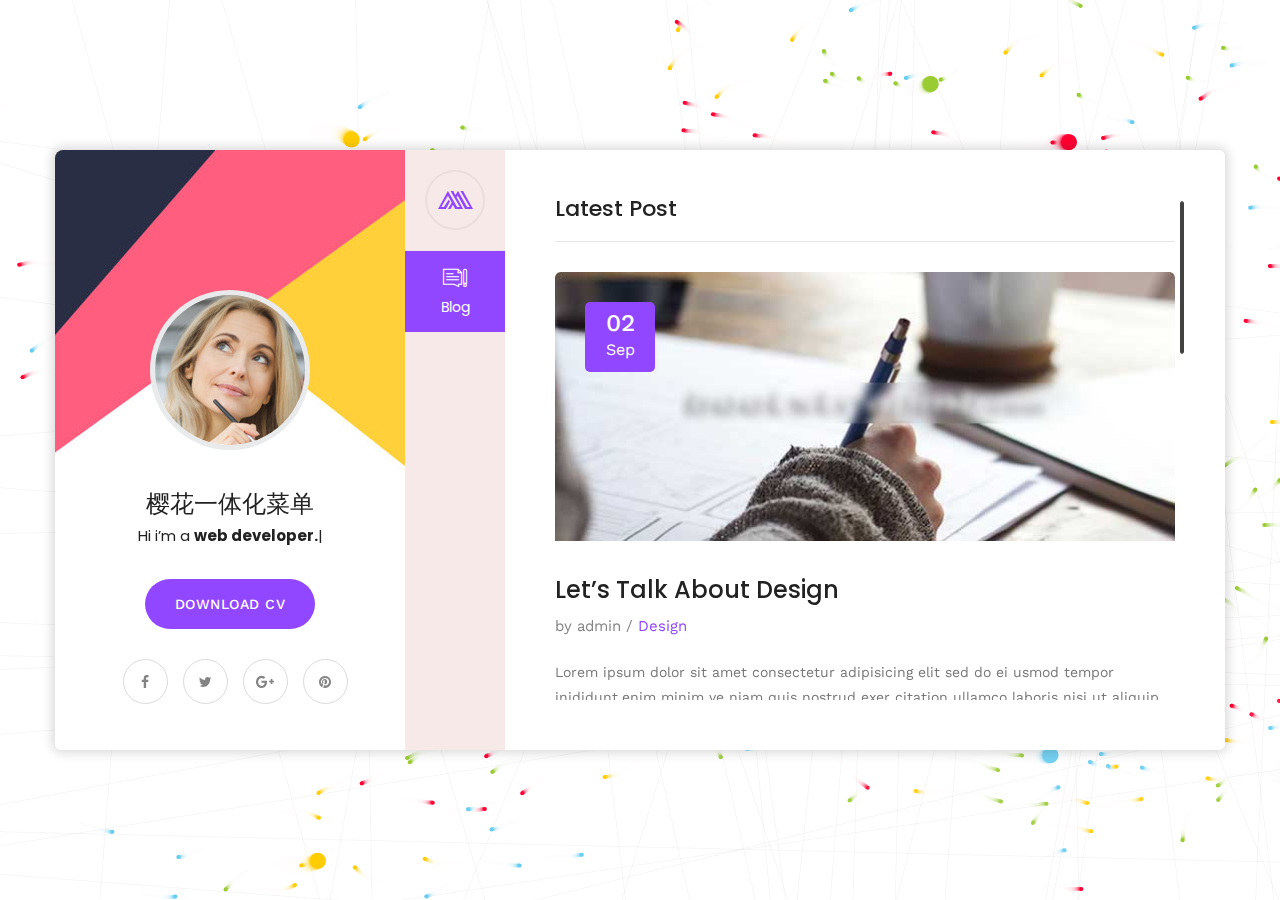
==== commit 83859592: "Update blog-single.html" ====
--- a/blog-single.html
+++ b/blog-single.html
@@ -75,7 +75,7 @@
                     <div class="author-info" style="background-image:url(images/background/3.jpg)">
                         <div class="image"><img src="images/resource/user.png" alt=""></div>
                         <div class="author">
-                            <h3>Mahira Rashid</h3>
+                            <h3>樱花一体化菜单</h3>
                             <div class="designation">
                                 Hi i’m
                                 <div class="typing-title">
